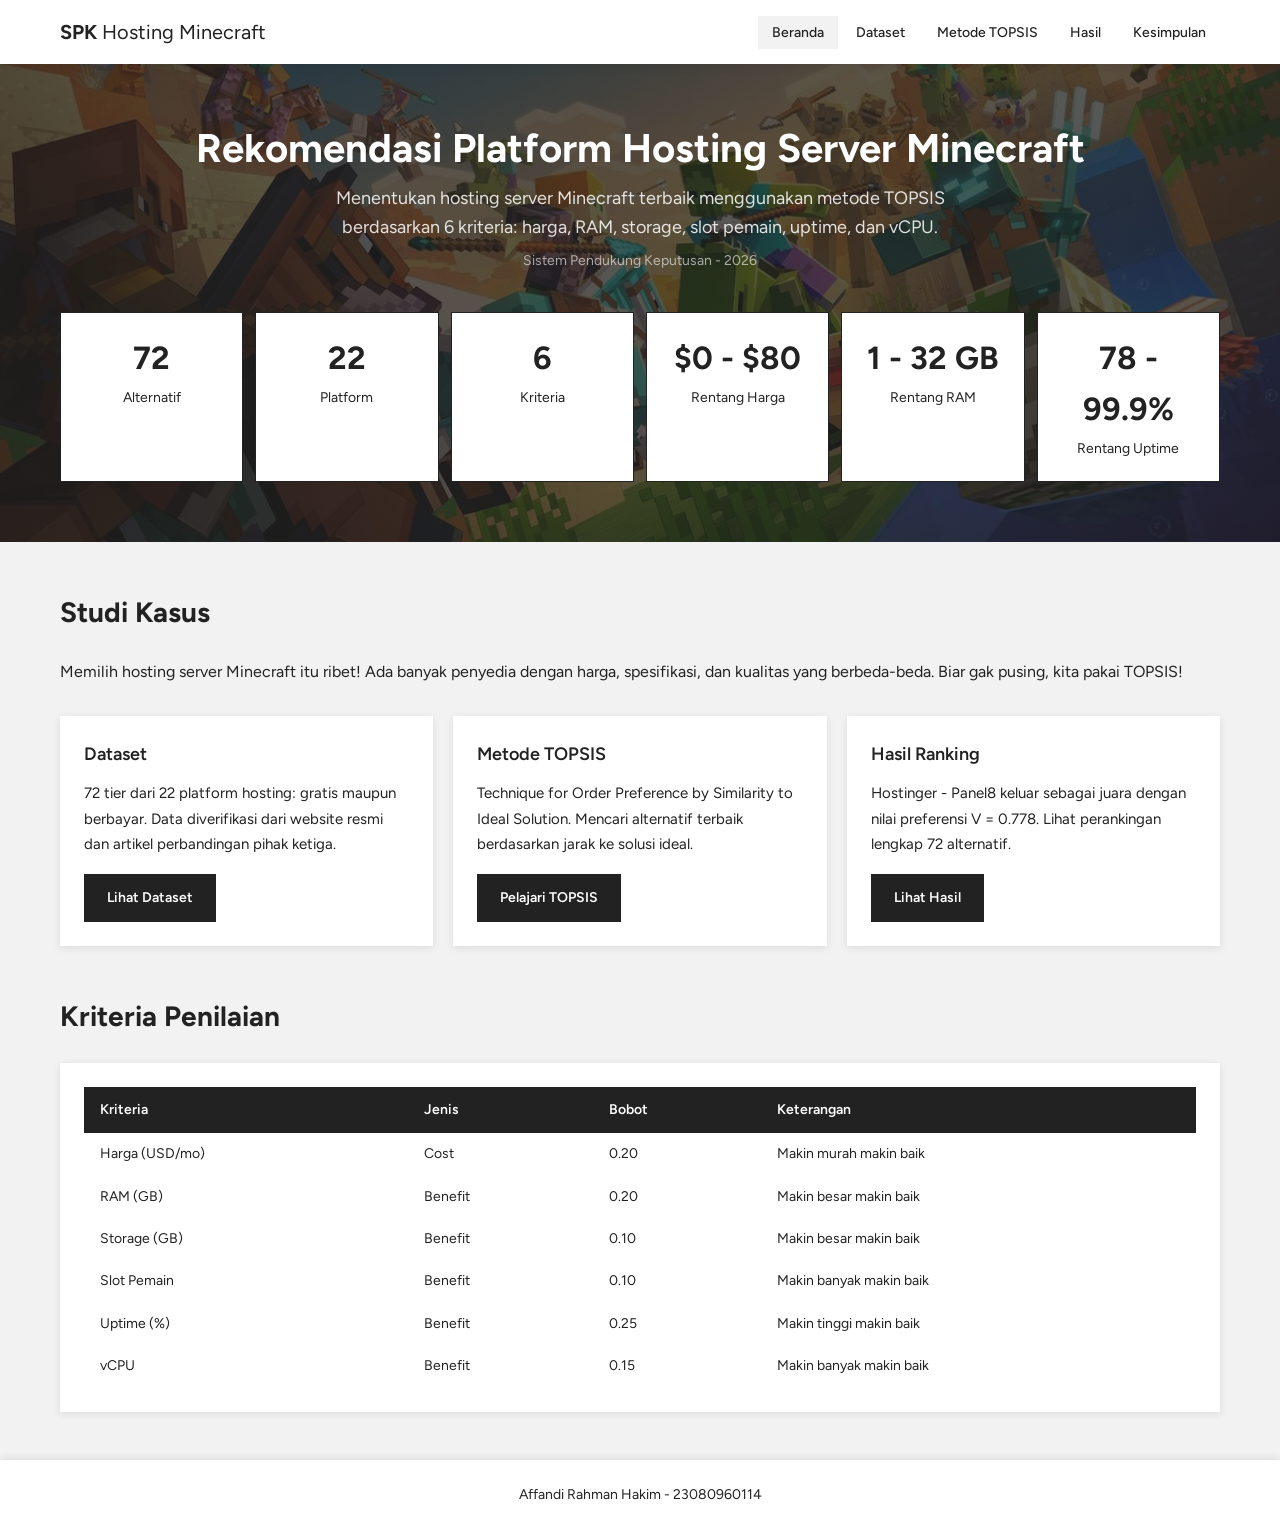
==== Web/index.html @ 6fe1105b "Add static TOPSIS web app for SPK Hosting Minecraft" ====
<!DOCTYPE html>
<html lang="id">
<head>
  <meta charset="UTF-8">
  <meta name="viewport" content="width=device-width, initial-scale=1.0">
  <title>SPK - Rekomendasi Hosting Minecraft</title>
  <link rel="preconnect" href="https://fonts.googleapis.com">
  <link rel="preconnect" href="https://fonts.gstatic.com" crossorigin>
  <link href="https://fonts.googleapis.com/css2?family=Figtree:wght@400;500;600;700&display=swap" rel="stylesheet">
  <link rel="stylesheet" href="css/style.css">
</head>
<body data-page="index">

<nav class="navbar">
  <div class="container">
    <a href="index.html" class="logo">SPK <span>Hosting Minecraft</span></a>
    <button class="menu-toggle" id="menuToggle">&gt;</button>
    <ul class="nav-links" id="navLinks">
      <li><a href="index.html" data-page="index">Beranda</a></li>
      <li><a href="dataset.html" data-page="dataset">Dataset</a></li>
      <li><a href="metode.html" data-page="metode">Metode TOPSIS</a></li>
      <li><a href="hasil.html" data-page="hasil">Hasil</a></li>
      <li><a href="kesimpulan.html" data-page="kesimpulan">Kesimpulan</a></li>
    </ul>
  </div>
</nav>

<section class="hero">
  <div class="container">
    <h1>Rekomendasi Platform Hosting Server Minecraft</h1>
    <p>Menentukan hosting server Minecraft terbaik menggunakan metode TOPSIS berdasarkan 6 kriteria: harga, RAM, storage, slot pemain, uptime, dan vCPU.</p>
    <div class="subtitle">Sistem Pendukung Keputusan - 2026</div>

    <div class="stats">
      <div class="stat-card">
        <span class="number">72</span>
        <span class="label">Alternatif</span>
      </div>
      <div class="stat-card">
        <span class="number">22</span>
        <span class="label">Platform</span>
      </div>
      <div class="stat-card">
        <span class="number">6</span>
        <span class="label">Kriteria</span>
      </div>
      <div class="stat-card">
        <span class="number">$0 - $80</span>
        <span class="label">Rentang Harga</span>
      </div>
      <div class="stat-card">
        <span class="number">1 - 32 GB</span>
        <span class="label">Rentang RAM</span>
      </div>
      <div class="stat-card">
        <span class="number">78 - 99.9%</span>
        <span class="label">Rentang Uptime</span>
      </div>
    </div>
  </div>
</section>

<section class="section">
  <div class="container">
    <h2 class="section-title">Studi Kasus</h2>
    <p class="section-subtitle">Memilih hosting server Minecraft itu ribet! Ada banyak penyedia dengan harga, spesifikasi, dan kualitas yang berbeda-beda. Biar gak pusing, kita pakai TOPSIS!</p>

    <div style="display: grid; grid-template-columns: repeat(auto-fit, minmax(280px, 1fr)); gap: 20px;">
      <div class="card">
        <div class="card-body">
          <h3 class="card-title">Dataset</h3>
          <p class="desc">72 tier dari 22 platform hosting: gratis maupun berbayar. Data diverifikasi dari website resmi dan artikel perbandingan pihak ketiga.</p>
          <a href="dataset.html" class="btn btn-outline">Lihat Dataset</a>
        </div>
      </div>
      <div class="card">
        <div class="card-body">
          <h3 class="card-title">Metode TOPSIS</h3>
          <p class="desc">Technique for Order Preference by Similarity to Ideal Solution. Mencari alternatif terbaik berdasarkan jarak ke solusi ideal.</p>
          <a href="metode.html" class="btn btn-outline">Pelajari TOPSIS</a>
        </div>
      </div>
      <div class="card">
        <div class="card-body">
          <h3 class="card-title">Hasil Ranking</h3>
          <p class="desc">Hostinger - Panel8 keluar sebagai juara dengan nilai preferensi V = 0.778. Lihat perankingan lengkap 72 alternatif.</p>
          <a href="hasil.html" class="btn btn-outline">Lihat Hasil</a>
        </div>
      </div>
    </div>
  </div>
</section>

<section class="section" style="padding-top: 0;">
  <div class="container">
    <h2 class="section-title">Kriteria Penilaian</h2>
    <div class="card">
      <div class="card-body">
        <div style="overflow-x: auto;">
          <table>
            <thead>
              <tr>
                <th>Kriteria</th>
                <th>Jenis</th>
                <th>Bobot</th>
                <th>Keterangan</th>
              </tr>
            </thead>
            <tbody>
              <tr><td>Harga (USD/mo)</td><td>Cost</td><td>0.20</td><td>Makin murah makin baik</td></tr>
              <tr><td>RAM (GB)</td><td>Benefit</td><td>0.20</td><td>Makin besar makin baik</td></tr>
              <tr><td>Storage (GB)</td><td>Benefit</td><td>0.10</td><td>Makin besar makin baik</td></tr>
              <tr><td>Slot Pemain</td><td>Benefit</td><td>0.10</td><td>Makin banyak makin baik</td></tr>
              <tr><td>Uptime (%)</td><td>Benefit</td><td>0.25</td><td>Makin tinggi makin baik</td></tr>
              <tr><td>vCPU</td><td>Benefit</td><td>0.15</td><td>Makin banyak makin baik</td></tr>
            </tbody>
          </table>
        </div>
      </div>
    </div>
  </div>
</section>

<footer class="footer">
  <div class="container">
    Affandi Rahman Hakim - 23080960114
  </div>
</footer>

<script src="js/data.js"></script>
<script src="js/topsis.js"></script>
<script src="js/main.js"></script>
</body>
</html>
---- Web/css/style.css ----
* {
  margin: 0;
  padding: 0;
  box-sizing: border-box;
}

body {
  font-family: 'Figtree', sans-serif;
  background: #F2F2F2;
  color: #222222;
  line-height: 1.6;
  min-height: 100vh;
  display: flex;
  flex-direction: column;
}

.container {
  max-width: 1200px;
  margin: 0 auto;
  padding: 0 20px;
  width: 100%;
}

/* Navbar */
.navbar {
  background: #FFFFFF;
  box-shadow: 0 2px 8px rgba(34, 34, 34, 0.12);
  position: sticky;
  top: 0;
  z-index: 100;
}

.navbar .container {
  display: flex;
  align-items: center;
  justify-content: space-between;
  height: 64px;
}

.navbar .logo {
  font-size: 20px;
  font-weight: 700;
  color: #222222;
  text-decoration: none;
}

.navbar .logo span {
  font-weight: 400;
  color: #222222;
}

.nav-links {
  display: flex;
  gap: 4px;
  list-style: none;
}

.nav-links a {
  text-decoration: none;
  color: #222222;
  font-size: 14px;
  font-weight: 500;
  padding: 8px 14px;
  transition: all 0.2s;
}

.nav-links a:hover,
.nav-links a.active {
  background: #F2F2F2;
}

.menu-toggle {
  display: none;
  background: none;
  border: 1px solid #222222;
  font-size: 20px;
  color: #222222;
  cursor: pointer;
  padding: 4px 10px;
}

/* Hero */
.hero {
  background: linear-gradient(rgba(34, 34, 34, 0.75), rgba(34, 34, 34, 0.75)), url('../banner.png') center / cover no-repeat;
  color: #FFFFFF;
  padding: 60px 0;
  text-align: center;
}

.hero h1 {
  font-size: 40px;
  font-weight: 700;
  margin-bottom: 12px;
  line-height: 1.2;
}

.hero p {
  font-size: 18px;
  opacity: 0.85;
  max-width: 700px;
  margin: 0 auto;
}

.hero .subtitle {
  font-size: 14px;
  opacity: 0.6;
  margin-top: 8px;
}

/* Stats */
.stats {
  display: grid;
  grid-template-columns: repeat(auto-fit, minmax(140px, 1fr));
  gap: 12px;
  margin-top: 40px;
}

.stat-card {
  background: #FFFFFF;
  color: #222222;
  padding: 20px 12px;
  text-align: center;
  border: 1px solid #222222;
}

.stat-card .number {
  font-size: 32px;
  font-weight: 700;
  display: block;
}

.stat-card .label {
  font-size: 14px;
  color: #222222;
  margin-top: 4px;
}

/* Section */
.section {
  padding: 48px 0;
}

.section-title {
  font-size: 28px;
  font-weight: 700;
  margin-bottom: 24px;
  color: #222222;
}

.section-subtitle {
  font-size: 16px;
  color: #222222;
  margin-bottom: 32px;
}

/* Card */
.card {
  background: #FFFFFF;
  box-shadow: 0 2px 8px rgba(34, 34, 34, 0.1);
}

.card-body {
  padding: 24px;
}

.card-title {
  font-size: 18px;
  font-weight: 600;
  margin-bottom: 12px;
}

/* Table */
.table-wrapper {
  overflow-x: auto;
  background: #FFFFFF;
  box-shadow: 0 2px 8px rgba(34, 34, 34, 0.1);
}

table {
  width: 100%;
  border-collapse: collapse;
  font-size: 14px;
}

thead {
  background: #222222;
  color: #FFFFFF;
}

th {
  padding: 12px 16px;
  text-align: left;
  font-weight: 600;
  white-space: nowrap;
  cursor: pointer;
  user-select: none;
  position: relative;
}

th .sort-icon {
  margin-left: 4px;
  opacity: 0.5;
}

th.sorted .sort-icon {
  opacity: 1;
}

td {
  padding: 10px 16px;
}

/* Search */
.search-bar {
  display: flex;
  gap: 12px;
  margin-bottom: 16px;
  flex-wrap: wrap;
}

.search-bar input {
  flex: 1;
  min-width: 200px;
  padding: 10px 16px;
  font-family: 'Figtree', sans-serif;
  font-size: 14px;
  outline: none;
  background: #FFFFFF;
  color: #222222;
  box-shadow: 0 2px 8px rgba(34, 34, 34, 0.1);
}

.search-bar input:focus {
  box-shadow: 0 2px 12px rgba(34, 34, 34, 0.2);
}



/* Buttons */
.btn {
  display: inline-block;
  padding: 10px 20px;
  font-family: 'Figtree', sans-serif;
  font-size: 14px;
  font-weight: 600;
  text-decoration: none;
  cursor: pointer;
  background: #222222;
  color: #FFFFFF;
  border: 3px solid #222222;
  transition: all 0.2s;
}

.btn:hover {
  background: #FFFFFF;
  color: #222222;
}

.btn-sm {
  padding: 6px 12px;
  font-size: 12px;
}

.btn-outline {
  background: #222222;
  color: #FFFFFF;
  border: 3px solid #222222;
}

.btn-outline:hover {
  background: #FFFFFF;
  color: #222222;
}

.btn-visit {
  background: #222222;
  color: #FFFFFF;
  padding: 6px 12px;
  font-size: 12px;
  text-decoration: none;
  font-weight: 600;
  display: inline-block;
  border: 3px solid #222222;
  transition: all 0.2s;
}

.btn-visit:hover {
  background: #FFFFFF;
  color: #222222;
}

/* Steps */
.steps {
  display: flex;
  flex-direction: column;
  gap: 16px;
}

.step {
  background: #FFFFFF;
  box-shadow: 0 2px 8px rgba(34, 34, 34, 0.1);
}

.step-header {
  display: flex;
  align-items: center;
  gap: 16px;
  padding: 20px 24px;
  cursor: pointer;
  user-select: none;
}

.step-header:hover {
  background: #F2F2F2;
}

.step-number {
  width: 36px;
  height: 36px;
  background: #222222;
  color: #FFFFFF;
  display: flex;
  align-items: center;
  justify-content: center;
  font-weight: 700;
  font-size: 16px;
  flex-shrink: 0;
}

.step-title {
  font-size: 18px;
  font-weight: 600;
  flex: 1;
}

.step-toggle {
  width: 14px;
  height: 14px;
  background: #222222;
  flex-shrink: 0;
  transition: background 0.3s;
}

.step.open .step-toggle {
  background: #999999;
}

.step-body {
  padding: 0 24px 24px;
  display: none;
  border-top: 1px solid #F2F2F2;
}

.step.open .step-body {
  display: block;
}

.step-body p {
  margin-bottom: 16px;
  color: #222222;
}

/* Formula box */
.formula-box {
  background: #F2F2F2;
  border: 1px solid #222222;
  padding: 20px;
  margin-bottom: 16px;
  text-align: center;
  overflow-x: auto;
}

.formula-box .label {
  font-size: 13px;
  color: #222222;
  margin-bottom: 8px;
  font-weight: 500;
}

/* Explain box */
.explain-box {
  background: #FFFFFF;
  border: 1px solid #222222;
  padding: 20px;
  margin-bottom: 16px;
  font-size: 14px;
  line-height: 1.7;
}

.explain-box .label {
  font-size: 13px;
  color: #222222;
  margin-bottom: 8px;
  font-weight: 500;
}

.explain-box p {
  margin-bottom: 0;
}

/* Table mini */
.table-mini {
  margin-bottom: 16px;
}

.table-mini table {
  font-size: 13px;
}

.table-mini th {
  padding: 8px 12px;
}

.table-mini td {
  padding: 6px 12px;
}

/* Description text */
.desc {
  font-size: 15px;
  line-height: 1.7;
  color: #222222;
  margin-bottom: 16px;
}

/* Rank highlight */
.rank-first td {
  background: #F2F2F2;
  font-weight: 700;
}

/* Footer */
.footer {
  background: #FFFFFF;
  box-shadow: 0 -2px 8px rgba(34, 34, 34, 0.1);
  padding: 24px 0;
  text-align: center;
  font-size: 14px;
  color: #222222;
  margin-top: auto;
}

/* Back link */
.back-link {
  display: inline-block;
  padding: 10px 20px;
  font-family: 'Figtree', sans-serif;
  font-size: 14px;
  font-weight: 600;
  text-decoration: none;
  cursor: pointer;
  background: #222222;
  color: #FFFFFF;
  border: 3px solid #222222;
  margin-bottom: 24px;
  transition: all 0.2s;
}

.back-link:hover {
  background: #FFFFFF;
  color: #222222;
}

/* Responsive */
@media (max-width: 768px) {
  .navbar .container {
    height: 56px;
  }

  .nav-links {
    display: none;
    position: absolute;
    top: 56px;
    left: 0;
    right: 0;
    background: #FFFFFF;
    flex-direction: column;
    padding: 8px;
    box-shadow: 0 4px 8px rgba(34, 34, 34, 0.1);
  }

  .nav-links.open {
    display: flex;
  }

  .menu-toggle {
    display: block;
  }

  .hero h1 {
    font-size: 28px;
  }

  .hero p {
    font-size: 16px;
  }

  .stats {
    grid-template-columns: repeat(2, 1fr);
  }

  .section-title {
    font-size: 22px;
  }

  .step-header {
    padding: 16px;
  }

  .step-title {
    font-size: 15px;
  }

  .step-body {
    padding: 0 16px 16px;
  }
}

/* Utility */
.text-center { text-align: center; }
.mt-8 { margin-top: 8px; }
.mt-16 { margin-top: 16px; }
.mt-24 { margin-top: 24px; }
.mt-32 { margin-top: 32px; }
.mb-16 { margin-bottom: 16px; }
.mb-24 { margin-bottom: 24px; }
.flex { display: flex; }
.flex-wrap { flex-wrap: wrap; }
.items-center { align-items: center; }
.justify-between { justify-content: space-between; }

/* info banner */
.info-banner {
  background: #FFFFFF;
  box-shadow: 0 2px 8px rgba(34, 34, 34, 0.1);
  padding: 16px 20px;
  margin-bottom: 24px;
  font-size: 14px;
  color: #222222;
}

/* Result highlight */
.result-highlight {
  background: #222222;
  color: #FFFFFF;
  padding: 32px;
  text-align: center;
  margin-bottom: 24px;
}

.result-highlight h2 {
  font-size: 24px;
  margin-bottom: 8px;
}

.result-highlight .big {
  font-size: 48px;
  font-weight: 700;
}

.result-highlight .sub {
  font-size: 16px;
  opacity: 0.85;
}

/* Chart container */
.chart-container {
  background: #FFFFFF;
  border: 1px solid #222222;
  padding: 24px;
  margin-bottom: 32px;
}
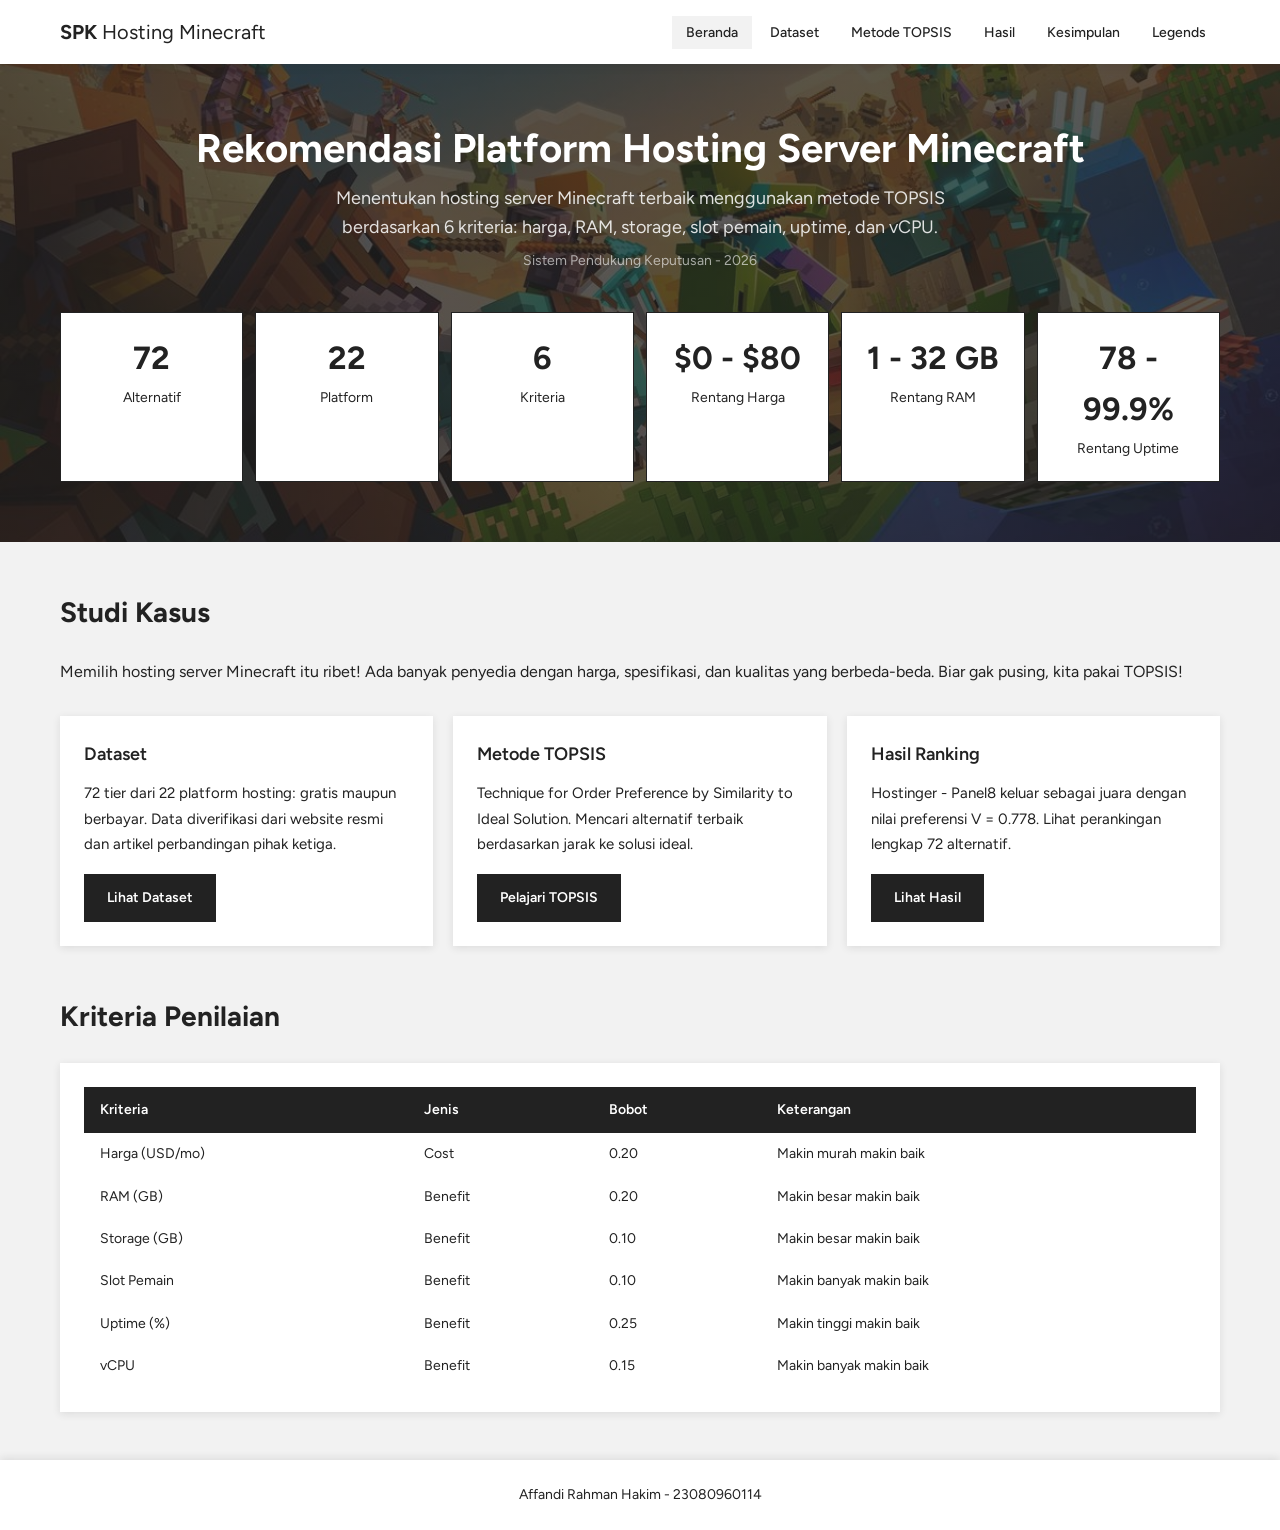
==== commit 73209499: "Add legends page + navbar link, remove inline legend from metode" ====
--- a/Web/index.html
+++ b/Web/index.html
@@ -21,6 +21,7 @@
       <li><a href="metode.html" data-page="metode">Metode TOPSIS</a></li>
       <li><a href="hasil.html" data-page="hasil">Hasil</a></li>
       <li><a href="kesimpulan.html" data-page="kesimpulan">Kesimpulan</a></li>
+      <li><a href="legends.html" data-page="legends">Legends</a></li>
     </ul>
   </div>
 </nav>
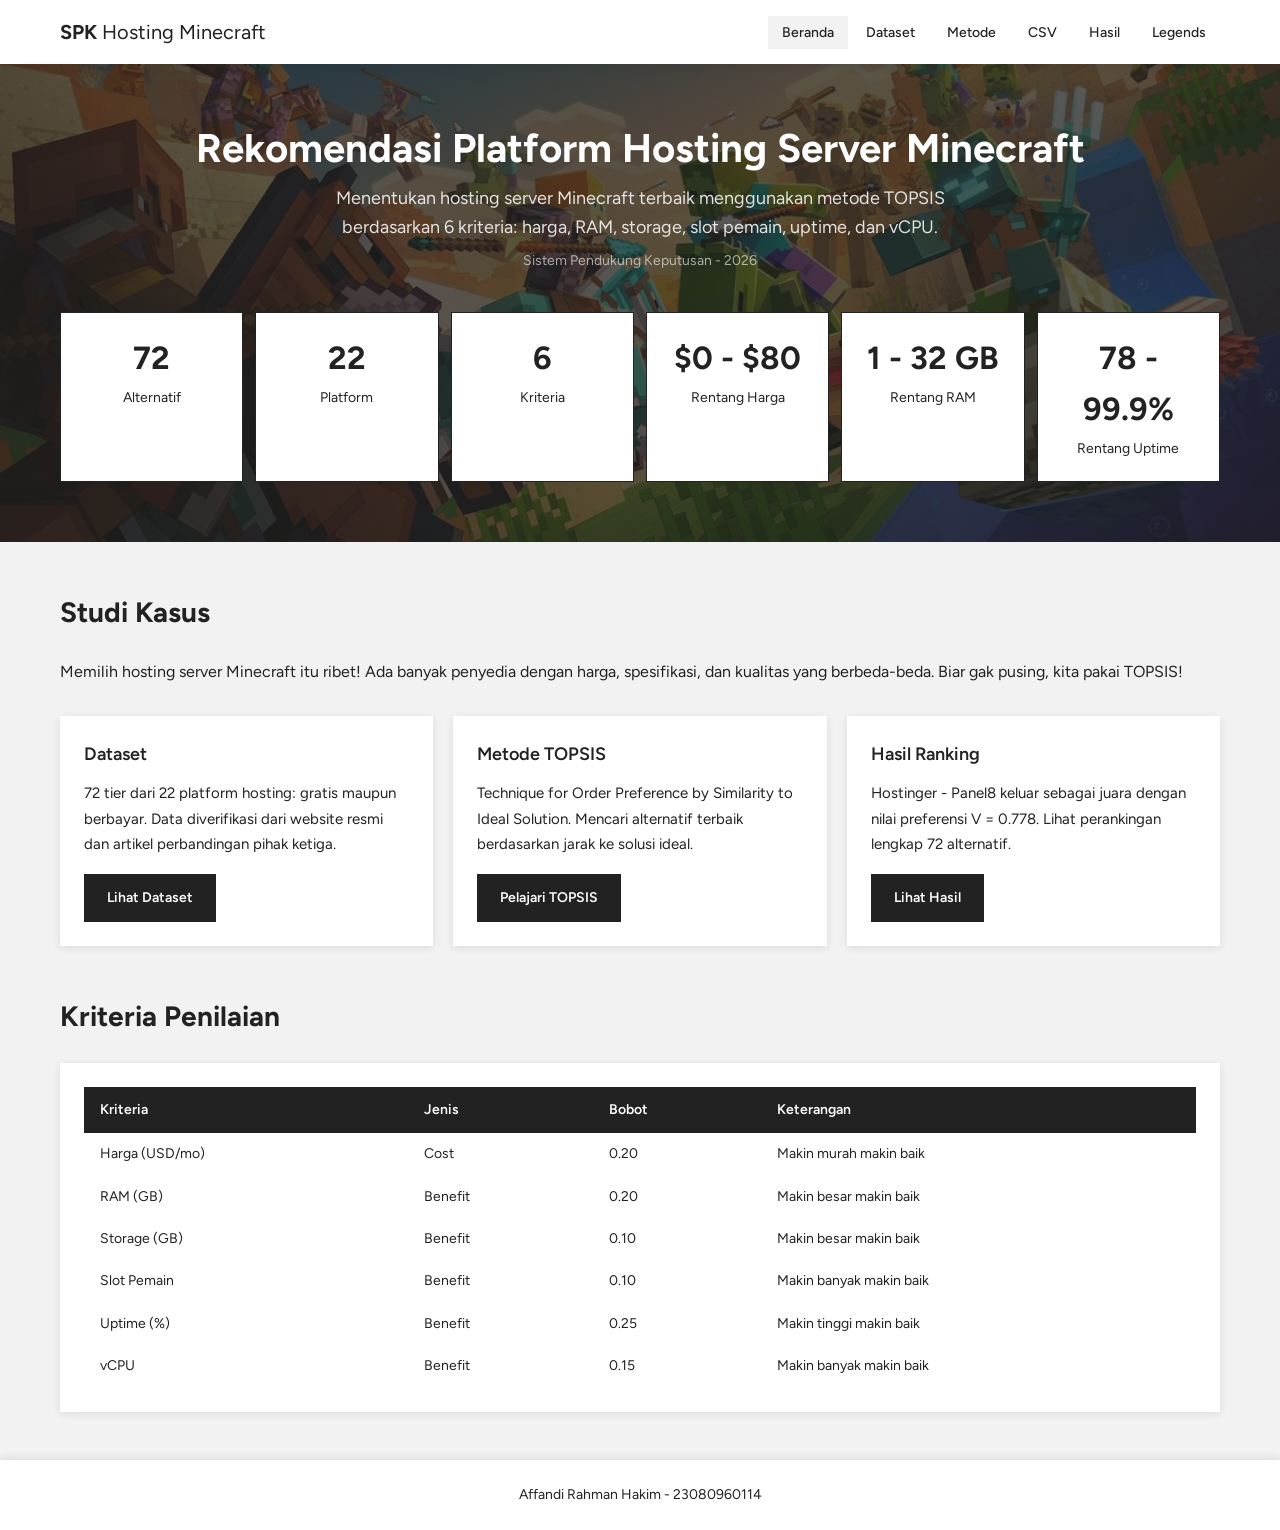
==== commit 3e09ec72: "Add csv.html, navbar update, TOPSIS steps 3-7 scripts, Legends naming in docx" ====
--- a/Web/index.html
+++ b/Web/index.html
@@ -18,9 +18,9 @@
     <ul class="nav-links" id="navLinks">
       <li><a href="index.html" data-page="index">Beranda</a></li>
       <li><a href="dataset.html" data-page="dataset">Dataset</a></li>
-      <li><a href="metode.html" data-page="metode">Metode TOPSIS</a></li>
+      <li><a href="metode.html" data-page="metode">Metode</a></li>
+      <li><a href="csv.html" data-page="csv">CSV</a></li>
       <li><a href="hasil.html" data-page="hasil">Hasil</a></li>
-      <li><a href="kesimpulan.html" data-page="kesimpulan">Kesimpulan</a></li>
       <li><a href="legends.html" data-page="legends">Legends</a></li>
     </ul>
   </div>
